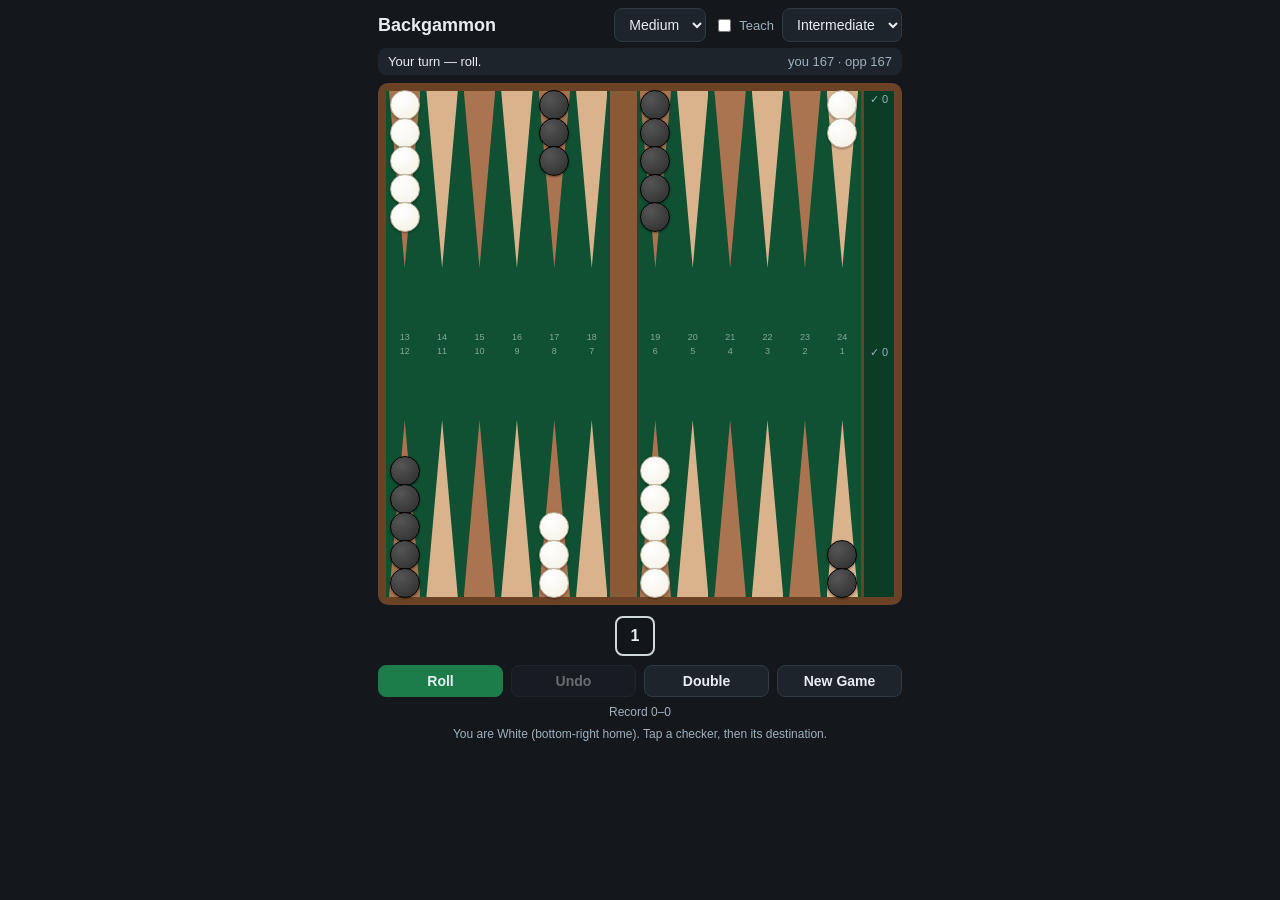
==== web/index.html @ 7ac8b931 "Add complete playable web app (engine + AI + Teach Me + UI) A runnable, mobile-first backgammon game" ====
<!DOCTYPE html>
<html lang="en">
<head>
  <meta charset="utf-8" />
  <meta name="viewport" content="width=device-width, initial-scale=1, maximum-scale=1, user-scalable=no, viewport-fit=cover" />
  <meta name="theme-color" content="#14181d" />
  <meta name="apple-mobile-web-app-capable" content="yes" />
  <title>Backgammon</title>
  <link rel="stylesheet" href="style.css" />
</head>
<body>
  <div id="app">
    <div class="topbar">
      <h1>Backgammon</h1>
      <select id="levelSel" title="Difficulty">
        <option value="easy">Easy</option>
        <option value="medium">Medium</option>
        <option value="hard">Hard</option>
        <option value="expert">Expert</option>
      </select>
      <label class="toggle"><input type="checkbox" id="teachChk" /> Teach</label>
      <select id="tierSel" title="Explanation level">
        <option value="beginner">Beginner</option>
        <option value="intermediate">Intermediate</option>
        <option value="advanced">Advanced</option>
      </select>
    </div>

    <div class="status">
      <span class="msg" id="msg"></span>
      <span class="pips" id="pips"></span>
    </div>

    <div id="board">
      <div class="board-half top">
        <div class="quadrant" id="q-tl"></div>
        <div class="bar" id="bar-top"></div>
        <div class="quadrant" id="q-tr"></div>
        <div class="tray" id="tray-top"><span class="count">✓ 0</span></div>
      </div>
      <div class="board-half bottom">
        <div class="quadrant" id="q-bl"></div>
        <div class="bar" id="bar-bottom"></div>
        <div class="quadrant" id="q-br"></div>
        <div class="tray" id="tray-bottom"><span class="count">✓ 0</span></div>
      </div>
    </div>

    <div class="diceRow">
      <div id="cube" class="cube">1</div>
      <div id="dice"></div>
    </div>

    <div class="controls">
      <button id="rollBtn" class="primary">Roll</button>
      <button id="undoBtn">Undo</button>
      <button id="doubleBtn">Double</button>
      <button id="newBtn">New Game</button>
    </div>

    <div class="teachPanel" id="teachPanel" style="display:none">
      <div class="verdict"></div>
      <div class="why"></div>
    </div>

    <div class="stats" id="stats"></div>
    <div class="stats">You are White (bottom-right home). Tap a checker, then its destination.</div>
  </div>

  <script src="engine.js"></script>
  <script src="ai.js"></script>
  <script src="teach.js"></script>
  <script src="ui.js"></script>
</body>
</html>
---- web/style.css ----
:root {
  --felt: #0f5132;
  --felt-dark: #0b3d26;
  --wood: #6b4226;
  --wood-light: #8a5a36;
  --pt-light: #d9b38c;
  --pt-dark: #a9744f;
  --white-checker: #f4efe2;
  --white-edge: #b9b09a;
  --black-checker: #2b2b2b;
  --black-edge: #000;
  --hi-src: #ffd54a;
  --hi-dst: #4ad6ff;
  --bg: #14181d;
  --panel: #1d242b;
  --text: #e8edf2;
  --muted: #9fb0bd;
}
* { box-sizing: border-box; -webkit-tap-highlight-color: transparent; }
html, body { margin: 0; padding: 0; background: var(--bg); color: var(--text);
  font-family: -apple-system, BlinkMacSystemFont, "Segoe UI", Roboto, sans-serif; }
#app { max-width: 540px; margin: 0 auto; padding: 8px 8px 24px; }

.topbar { display: flex; align-items: center; gap: 8px; flex-wrap: wrap; margin-bottom: 6px; }
.topbar h1 { font-size: 18px; margin: 0; flex: 1; font-weight: 700; }
.topbar select, .topbar button, .controls button {
  background: var(--panel); color: var(--text); border: 1px solid #2f3a44;
  border-radius: 8px; padding: 7px 10px; font-size: 14px; }
.toggle { display: flex; align-items: center; gap: 5px; font-size: 13px; color: var(--muted); }

.status { background: var(--panel); border-radius: 8px; padding: 6px 10px; font-size: 13px;
  min-height: 20px; display: flex; justify-content: space-between; gap: 8px; }
.status .msg { color: var(--text); }
.status .pips { color: var(--muted); white-space: nowrap; }

/* Board */
#board { background: var(--wood); border: 8px solid var(--wood); border-radius: 10px;
  margin: 8px 0; display: flex; flex-direction: column; height: 58vh; min-height: 380px; max-height: 620px; }
.board-half { display: flex; flex: 1; min-height: 0; }
.quadrant { display: flex; flex: 12; background: var(--felt); min-width: 0; }
.bar { flex: 1.4; background: var(--wood-light); display: flex; flex-direction: column;
  align-items: center; justify-content: space-between; min-width: 22px; }
.tray { flex: 1.6; background: var(--felt-dark); display: flex; flex-direction: column;
  align-items: center; justify-content: space-between; border-left: 3px solid var(--wood); min-width: 26px; }

.point { flex: 1; position: relative; display: flex; flex-direction: column;
  align-items: center; min-width: 0; cursor: pointer; }
.board-half.top .point { justify-content: flex-start; }
.board-half.bottom .point { justify-content: flex-end; }
/* triangles */
.point::before { content: ""; position: absolute; left: 8%; right: 8%; }
.board-half.top .point::before { top: 0; height: 70%;
  clip-path: polygon(0 0, 100% 0, 50% 100%); }
.board-half.bottom .point::before { bottom: 0; height: 70%;
  clip-path: polygon(50% 0, 0 100%, 100% 100%); }
.point:nth-child(odd)::before { background: var(--pt-dark); }
.point:nth-child(even)::before { background: var(--pt-light); }

.point .label { position: absolute; font-size: 9px; color: rgba(255,255,255,.5); z-index: 2; }
.board-half.top .point .label { bottom: 2px; }
.board-half.bottom .point .label { top: 2px; }

.checkers { position: relative; z-index: 3; display: flex; flex-direction: column;
  align-items: center; width: 100%; }
.board-half.bottom .checkers { flex-direction: column-reverse; }
.checker { width: 84%; max-width: 30px; aspect-ratio: 1; border-radius: 50%;
  display: flex; align-items: center; justify-content: center; font-size: 11px; font-weight: 700;
  margin: -1px 0; box-shadow: 0 1px 2px rgba(0,0,0,.4); }
.checker.w { background: radial-gradient(circle at 35% 30%, #fff, var(--white-checker));
  border: 1.5px solid var(--white-edge); color: #333; }
.checker.b { background: radial-gradient(circle at 35% 30%, #555, var(--black-checker));
  border: 1.5px solid var(--black-edge); color: #eee; }

/* stacked checkers in bar/tray are smaller */
.bar .checker, .tray .checker { width: 70%; max-width: 22px; }
.tray .count { color: var(--muted); font-size: 11px; padding: 2px; }

/* highlights */
.point.src::after, .bar.src::after { content: ""; position: absolute; inset: 0;
  border: 3px solid var(--hi-src); border-radius: 6px; z-index: 4; pointer-events: none; }
.point.dst::after, .tray.dst::after { content: ""; position: absolute; inset: 0;
  border: 3px solid var(--hi-dst); border-radius: 6px; z-index: 4; pointer-events: none; }
.point.sel::after { content: ""; position: absolute; inset: 0; border: 3px solid #fff;
  border-radius: 6px; z-index: 5; pointer-events: none; }
.bar, .tray { position: relative; }
.bestghost { outline: 3px dashed #7CFC9A; outline-offset: -3px; }

/* Dice + cube row */
.diceRow { display: flex; align-items: center; gap: 10px; justify-content: center; margin: 6px 0; min-height: 46px; }
.die { width: 42px; height: 42px; background: #f4efe2; border-radius: 8px; display: grid;
  grid-template: repeat(3, 1fr) / repeat(3, 1fr); padding: 5px; box-shadow: 0 2px 4px rgba(0,0,0,.4); }
.die.used { opacity: .35; }
.die .pip { width: 7px; height: 7px; border-radius: 50%; background: #222; align-self: center; justify-self: center; }
.cube { width: 40px; height: 40px; border: 2px solid #cfd8dc; border-radius: 8px; background: #11161b;
  display: flex; align-items: center; justify-content: center; font-weight: 700; font-size: 16px; }
.cube small { font-size: 9px; color: var(--muted); position: absolute; margin-top: 28px; }

.controls { display: flex; gap: 8px; justify-content: center; flex-wrap: wrap; margin-top: 4px; }
.controls button { flex: 1; min-width: 92px; font-weight: 600; }
.controls button.primary { background: #1c7c4a; border-color: #1c7c4a; }
.controls button:disabled { opacity: .4; }

.teachPanel { background: var(--panel); border-radius: 8px; padding: 10px; margin-top: 8px; font-size: 13px; line-height: 1.4; }
.teachPanel .verdict { font-weight: 700; margin-bottom: 4px; }
.teachPanel .verdict.best { color: #7CFC9A; }
.teachPanel .verdict.good { color: #a3e635; }
.teachPanel .verdict.doubtful { color: #fbbf24; }
.teachPanel .verdict.error { color: #fb923c; }
.teachPanel .verdict.blunder { color: #f87171; }
.teachPanel button { margin-top: 6px; background: #2a3a47; color: var(--text); border: 1px solid #2f3a44; border-radius: 8px; padding: 6px 10px; }

.modal { position: fixed; inset: 0; background: rgba(0,0,0,.6); display: flex;
  align-items: center; justify-content: center; z-index: 50; }
.modal .card { background: var(--panel); border-radius: 12px; padding: 18px; max-width: 320px; text-align: center; }
.modal .card h2 { margin: 0 0 8px; }
.modal .card .row { display: flex; gap: 8px; margin-top: 12px; }
.modal .card .row button { flex: 1; padding: 10px; border-radius: 8px; border: none; font-weight: 700; }
.stats { font-size: 12px; color: var(--muted); text-align: center; margin-top: 8px; }
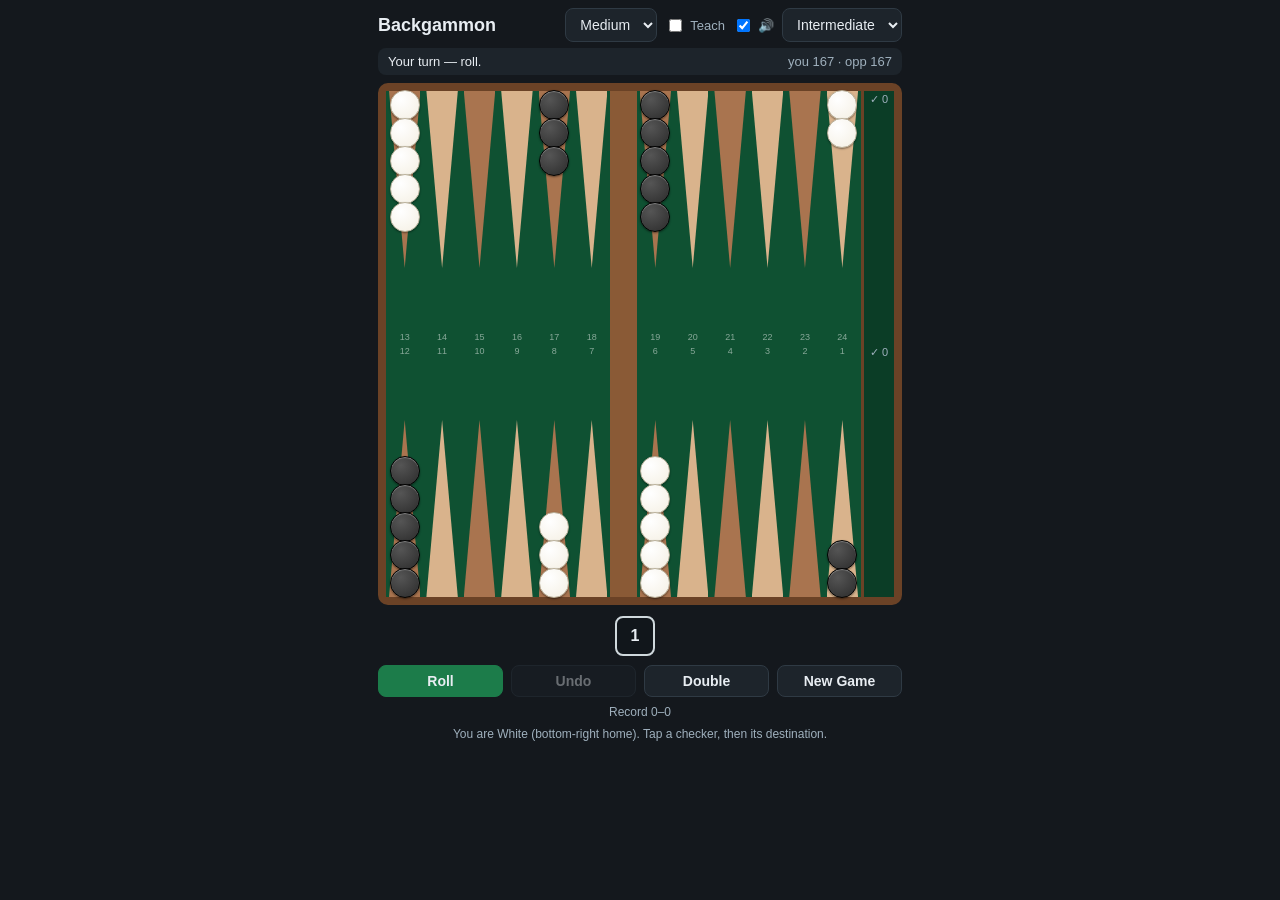
==== commit ded1361f: "Add animations and visual polish to the web app Make play feel smoother with motion and refined styl" ====
--- a/web/index.html
+++ b/web/index.html
@@ -19,6 +19,7 @@
         <option value="expert">Expert</option>
       </select>
       <label class="toggle"><input type="checkbox" id="teachChk" /> Teach</label>
+      <label class="toggle"><input type="checkbox" id="soundChk" checked /> 🔊</label>
       <select id="tierSel" title="Explanation level">
         <option value="beginner">Beginner</option>
         <option value="intermediate">Intermediate</option>
--- a/web/style.css
+++ b/web/style.css
@@ -65,7 +65,7 @@
 .board-half.bottom .checkers { flex-direction: column-reverse; }
 .checker { width: 84%; max-width: 30px; aspect-ratio: 1; border-radius: 50%;
   display: flex; align-items: center; justify-content: center; font-size: 11px; font-weight: 700;
-  margin: -1px 0; box-shadow: 0 1px 2px rgba(0,0,0,.4); }
+  margin: -1px 0; box-shadow: 0 1px 2px rgba(0,0,0,.45), inset 0 1px 1px rgba(255,255,255,.35); }
 .checker.w { background: radial-gradient(circle at 35% 30%, #fff, var(--white-checker));
   border: 1.5px solid var(--white-edge); color: #333; }
 .checker.b { background: radial-gradient(circle at 35% 30%, #555, var(--black-checker));
@@ -77,19 +77,37 @@
 
 /* highlights */
 .point.src::after, .bar.src::after { content: ""; position: absolute; inset: 0;
-  border: 3px solid var(--hi-src); border-radius: 6px; z-index: 4; pointer-events: none; }
+  border: 3px solid var(--hi-src); border-radius: 6px; z-index: 4; pointer-events: none;
+  animation: pulseGlow 1.1s ease-in-out infinite; }
 .point.dst::after, .tray.dst::after { content: ""; position: absolute; inset: 0;
-  border: 3px solid var(--hi-dst); border-radius: 6px; z-index: 4; pointer-events: none; }
+  border: 3px solid var(--hi-dst); border-radius: 6px; z-index: 4; pointer-events: none;
+  animation: pulseGlow 1.1s ease-in-out infinite; }
 .point.sel::after { content: ""; position: absolute; inset: 0; border: 3px solid #fff;
   border-radius: 6px; z-index: 5; pointer-events: none; }
 .bar, .tray { position: relative; }
-.bestghost { outline: 3px dashed #7CFC9A; outline-offset: -3px; }
+.bestghost { outline: 3px dashed #7CFC9A; outline-offset: -3px; transition: outline-color .2s; }
+@keyframes pulseGlow { 0%,100% { opacity: 1; } 50% { opacity: .45; } }
+
+/* a checker mid-flight between points */
+.checker.flying { position: fixed; z-index: 100; pointer-events: none; margin: 0;
+  transition: transform .26s cubic-bezier(.22,.7,.3,1); will-change: transform; }
+/* the just-arrived checker settling onto its point */
+.checker.land { animation: landPop .2s cubic-bezier(.34,1.56,.64,1); }
+@keyframes landPop { 0% { transform: scale(1.28); } 100% { transform: scale(1); } }
 
 /* Dice + cube row */
 .diceRow { display: flex; align-items: center; gap: 10px; justify-content: center; margin: 6px 0; min-height: 46px; }
 .die { width: 42px; height: 42px; background: #f4efe2; border-radius: 8px; display: grid;
-  grid-template: repeat(3, 1fr) / repeat(3, 1fr); padding: 5px; box-shadow: 0 2px 4px rgba(0,0,0,.4); }
-.die.used { opacity: .35; }
+  grid-template: repeat(3, 1fr) / repeat(3, 1fr); padding: 5px; box-shadow: 0 2px 4px rgba(0,0,0,.4);
+  transition: opacity .2s, transform .2s; }
+.die.used { opacity: .35; transform: scale(.9); }
+#dice.rolling .die { animation: tumble .14s linear infinite; }
+@keyframes tumble {
+  0% { transform: rotate(0) scale(1); } 25% { transform: rotate(-12deg) scale(1.08); }
+  50% { transform: rotate(0) scale(1.12); } 75% { transform: rotate(12deg) scale(1.08); }
+  100% { transform: rotate(0) scale(1); } }
+.die.settle { animation: settleDie .26s cubic-bezier(.34,1.56,.64,1); }
+@keyframes settleDie { 0% { transform: scale(1.25); } 100% { transform: scale(1); } }
 .die .pip { width: 7px; height: 7px; border-radius: 50%; background: #222; align-self: center; justify-self: center; }
 .cube { width: 40px; height: 40px; border: 2px solid #cfd8dc; border-radius: 8px; background: #11161b;
   display: flex; align-items: center; justify-content: center; font-weight: 700; font-size: 16px; }
@@ -98,7 +116,12 @@
 .controls { display: flex; gap: 8px; justify-content: center; flex-wrap: wrap; margin-top: 4px; }
 .controls button { flex: 1; min-width: 92px; font-weight: 600; }
 .controls button.primary { background: #1c7c4a; border-color: #1c7c4a; }
-.controls button:disabled { opacity: .4; }
+.controls button.primary:not(:disabled) { animation: rollPulse 1.6s ease-in-out infinite; }
+@keyframes rollPulse { 0%,100% { box-shadow: 0 0 0 0 rgba(40,180,110,.5); }
+  50% { box-shadow: 0 0 0 6px rgba(40,180,110,0); } }
+.controls button:disabled { opacity: .4; animation: none; }
+.controls button { transition: transform .08s, opacity .2s; }
+.controls button:active:not(:disabled) { transform: scale(.96); }
 
 .teachPanel { background: var(--panel); border-radius: 8px; padding: 10px; margin-top: 8px; font-size: 13px; line-height: 1.4; }
 .teachPanel .verdict { font-weight: 700; margin-bottom: 4px; }
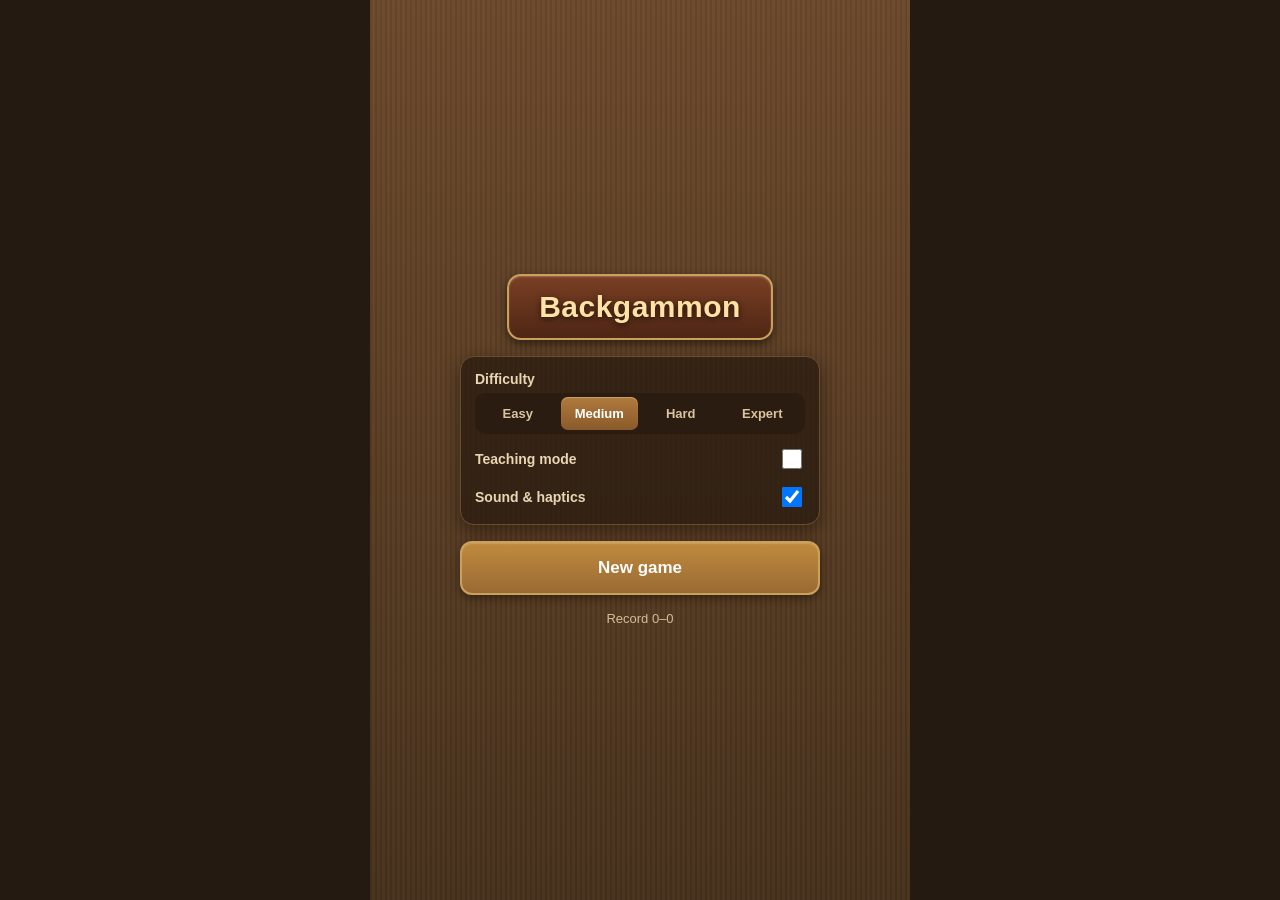
==== commit 0db26d0b: "Add home screen, leather/wood theme, and maximize the board Reworks the app shell to match the class" ====
--- a/web/index.html
+++ b/web/index.html
@@ -3,69 +3,98 @@
 <head>
   <meta charset="utf-8" />
   <meta name="viewport" content="width=device-width, initial-scale=1, maximum-scale=1, user-scalable=no, viewport-fit=cover" />
-  <meta name="theme-color" content="#14181d" />
+  <meta name="theme-color" content="#241a11" />
   <meta name="apple-mobile-web-app-capable" content="yes" />
   <title>Backgammon</title>
   <link rel="stylesheet" href="style.css" />
 </head>
 <body>
   <div id="app">
-    <div class="topbar">
-      <h1>Backgammon</h1>
-      <select id="levelSel" title="Difficulty">
-        <option value="easy">Easy</option>
-        <option value="medium">Medium</option>
-        <option value="hard">Hard</option>
-        <option value="expert">Expert</option>
-      </select>
-      <label class="toggle"><input type="checkbox" id="teachChk" /> Teach</label>
-      <label class="toggle"><input type="checkbox" id="soundChk" checked /> 🔊</label>
-      <select id="tierSel" title="Explanation level">
-        <option value="beginner">Beginner</option>
-        <option value="intermediate">Intermediate</option>
-        <option value="advanced">Advanced</option>
-      </select>
-    </div>
 
-    <div class="status">
-      <span class="msg" id="msg"></span>
-      <span class="pips" id="pips"></span>
-    </div>
+    <!-- ===== HOME SCREEN ===== -->
+    <section id="home" class="screen active">
+      <div class="home-plaque">Backgammon</div>
 
-    <div id="board">
-      <div class="board-half top">
-        <div class="quadrant" id="q-tl"></div>
-        <div class="bar" id="bar-top"></div>
-        <div class="quadrant" id="q-tr"></div>
-        <div class="tray" id="tray-top"><span class="count">✓ 0</span></div>
+      <div class="home-panel">
+        <div class="field">
+          <span class="field-label">Difficulty</span>
+          <div class="seg" id="homeLevel">
+            <button type="button" data-level="easy">Easy</button>
+            <button type="button" data-level="medium">Medium</button>
+            <button type="button" data-level="hard">Hard</button>
+            <button type="button" data-level="expert">Expert</button>
+          </div>
+        </div>
+
+        <label class="field row toggle">
+          <span class="field-label">Teaching mode</span>
+          <input type="checkbox" id="homeTeach" />
+        </label>
+
+        <div class="field row" id="tierRow">
+          <span class="field-label">Hint detail</span>
+          <select id="homeTier">
+            <option value="beginner">Beginner</option>
+            <option value="intermediate">Intermediate</option>
+            <option value="advanced">Advanced</option>
+          </select>
+        </div>
+
+        <label class="field row toggle">
+          <span class="field-label">Sound &amp; haptics</span>
+          <input type="checkbox" id="homeSound" checked />
+        </label>
       </div>
-      <div class="board-half bottom">
-        <div class="quadrant" id="q-bl"></div>
-        <div class="bar" id="bar-bottom"></div>
-        <div class="quadrant" id="q-br"></div>
-        <div class="tray" id="tray-bottom"><span class="count">✓ 0</span></div>
+
+      <div class="home-actions">
+        <button id="resumeBtn" class="bigbtn">Resume game</button>
+        <button id="playBtn" class="bigbtn primary">New game</button>
       </div>
-    </div>
 
-    <div class="diceRow">
-      <div id="cube" class="cube">1</div>
-      <div id="dice"></div>
-    </div>
+      <div class="home-stats" id="homeStats"></div>
+    </section>
 
-    <div class="controls">
-      <button id="rollBtn" class="primary">Roll</button>
-      <button id="undoBtn">Undo</button>
-      <button id="doubleBtn">Double</button>
-      <button id="newBtn">New Game</button>
-    </div>
+    <!-- ===== GAME SCREEN ===== -->
+    <section id="game" class="screen">
+      <div class="gamebar">
+        <button id="homeBtn" class="iconbtn" title="Menu">☰</button>
+        <span class="msg" id="msg"></span>
+        <span class="pips" id="pips"></span>
+        <button id="teachBtn" class="iconbtn" title="Teaching hints">💡</button>
+      </div>
 
-    <div class="teachPanel" id="teachPanel" style="display:none">
-      <div class="verdict"></div>
-      <div class="why"></div>
-    </div>
+      <div id="board">
+        <div class="board-half top">
+          <div class="quadrant" id="q-tl"></div>
+          <div class="bar" id="bar-top"></div>
+          <div class="quadrant" id="q-tr"></div>
+          <div class="tray" id="tray-top"><span class="count">0</span></div>
+        </div>
+        <div class="board-half bottom">
+          <div class="quadrant" id="q-bl"></div>
+          <div class="bar" id="bar-bottom"></div>
+          <div class="quadrant" id="q-br"></div>
+          <div class="tray" id="tray-bottom"><span class="count">0</span></div>
+        </div>
+      </div>
 
-    <div class="stats" id="stats"></div>
-    <div class="stats">You are White (bottom-right home). Tap a checker, then its destination.</div>
+      <div class="diceRow">
+        <div id="cube" class="cube">1</div>
+        <div id="dice"></div>
+      </div>
+
+      <div class="controls">
+        <button id="rollBtn" class="primary">Roll</button>
+        <button id="undoBtn">Undo</button>
+        <button id="doubleBtn">Double</button>
+      </div>
+
+      <div class="teachPanel" id="teachPanel" style="display:none">
+        <div class="verdict"></div>
+        <div class="why"></div>
+      </div>
+    </section>
+
   </div>
 
   <script src="engine.js"></script>
--- a/web/style.css
+++ b/web/style.css
@@ -1,25 +1,75 @@
 :root {
-  --felt: #0f5132;
-  --felt-dark: #0b3d26;
-  --wood: #6b4226;
-  --wood-light: #8a5a36;
-  --pt-light: #d9b38c;
-  --pt-dark: #a9744f;
-  --white-checker: #f4efe2;
-  --white-edge: #b9b09a;
-  --black-checker: #2b2b2b;
-  --black-edge: #000;
-  --hi-src: #ffd54a;
-  --hi-dst: #4ad6ff;
-  --bg: #14181d;
-  --panel: #1d242b;
-  --text: #e8edf2;
-  --muted: #9fb0bd;
+  --felt: #a87c4e;          /* tan suede playing surface */
+  --felt-dark: #8a6238;     /* bear-off tray felt */
+  --wood: #3f2a1a;          /* dark leather frame */
+  --wood-light: #5a3d26;    /* center bar / lighter leather */
+  --pt-light: #e7d9bb;      /* cream point */
+  --pt-dark: #45301f;       /* dark-brown point */
+  --white-checker: #efe5cf; /* ivory checker body */
+  --white-edge: #c7ba94;
+  --black-checker: #412d1c; /* chocolate checker body */
+  --black-edge: #241910;
+  --hi-src: #1f7bd6;        /* source highlight (blue) */
+  --hi-dst: #2bb24a;        /* destination highlight (green) */
+  --bg: #241a11;            /* warm dark backdrop */
+  --panel: #34271a;
+  --text: #f1e8d6;
+  --muted: #c2ad8d;
 }
 * { box-sizing: border-box; -webkit-tap-highlight-color: transparent; }
 html, body { margin: 0; padding: 0; background: var(--bg); color: var(--text);
-  font-family: -apple-system, BlinkMacSystemFont, "Segoe UI", Roboto, sans-serif; }
-#app { max-width: 540px; margin: 0 auto; padding: 8px 8px 24px; }
+  font-family: -apple-system, BlinkMacSystemFont, "Segoe UI", Roboto, sans-serif;
+  height: 100%; overflow: hidden; }
+#app { max-width: 540px; margin: 0 auto; padding: 6px 8px;
+  height: 100vh; height: 100dvh; display: flex; flex-direction: column;
+  background-color: #5e3f24;
+  background-image:
+    repeating-linear-gradient(90deg, rgba(0,0,0,.05) 0 2px, rgba(255,255,255,.022) 2px 5px),
+    linear-gradient(180deg, #6b482a, #46301b); }
+/* fixed-height rows; the board flexes to fill what's left */
+.gamebar, .diceRow, .controls, .teachPanel { flex: 0 0 auto; }
+
+/* ===== screens ===== */
+.screen { display: none; }
+.screen.active { flex: 1 1 auto; display: flex; flex-direction: column; min-height: 0; gap: 5px; }
+
+/* ===== home screen ===== */
+#home { align-items: center; justify-content: center; gap: 16px; padding: 12px; }
+.home-plaque { font-size: 30px; font-weight: 800; letter-spacing: .5px; color: #ffe2a6;
+  text-shadow: 0 1px 0 #3a2410, 0 2px 6px rgba(0,0,0,.6);
+  padding: 14px 30px; border-radius: 14px;
+  background: linear-gradient(180deg, #7a3f23, #4e2614);
+  border: 2px solid #caa15a;
+  box-shadow: inset 0 1px 2px rgba(255,255,255,.25), 0 4px 10px rgba(0,0,0,.5); }
+.home-panel { width: 100%; max-width: 360px; background: rgba(38,26,15,.72);
+  border: 1px solid #6b4c2c; border-radius: 14px; padding: 14px; display: flex; flex-direction: column; gap: 12px;
+  box-shadow: 0 6px 18px rgba(0,0,0,.4); }
+.field { display: flex; flex-direction: column; gap: 6px; }
+.field.row { flex-direction: row; align-items: center; justify-content: space-between; }
+.field-label { color: #e9d6b4; font-size: 14px; font-weight: 600; }
+.seg { display: flex; gap: 4px; background: #2a1c10; border-radius: 10px; padding: 4px; }
+.seg button { flex: 1; padding: 9px 4px; border: none; border-radius: 7px; background: transparent;
+  color: #d9c3a0; font-size: 13px; font-weight: 600; }
+.seg button.on { background: linear-gradient(180deg, #b07a3c, #8a5a2b); color: #fff;
+  box-shadow: inset 0 1px 1px rgba(255,255,255,.3); }
+#home select { background: #2a1c10; color: var(--text); border: 1px solid #6b4c2c; border-radius: 8px; padding: 7px 10px; font-size: 14px; }
+#home .toggle input { width: 20px; height: 20px; }
+.home-actions { width: 100%; max-width: 360px; display: flex; flex-direction: column; gap: 10px; }
+.bigbtn { padding: 15px; border-radius: 12px; font-size: 17px; font-weight: 700;
+  border: 2px solid #6b4c2c; background: linear-gradient(180deg, #5a3d24, #3f2a18); color: #f0e2c8;
+  box-shadow: inset 0 1px 1px rgba(255,255,255,.18), 0 3px 8px rgba(0,0,0,.4); }
+.bigbtn.primary { background: linear-gradient(180deg, #c08a3e, #9a6a33); border-color: #caa15a; color: #fff; }
+.bigbtn:active { transform: scale(.98); }
+.home-stats { color: #d3bd98; font-size: 13px; }
+
+/* ===== game top bar ===== */
+.gamebar { display: flex; align-items: center; gap: 8px; padding: 2px 2px; }
+.gamebar .msg { flex: 1; font-size: 13px; color: var(--text); white-space: nowrap; overflow: hidden; text-overflow: ellipsis; }
+.gamebar .pips { font-size: 12px; color: var(--muted); white-space: nowrap; }
+.iconbtn { width: 38px; height: 34px; flex: 0 0 auto; border-radius: 9px; border: 1px solid #6b4c2c;
+  background: linear-gradient(180deg, #6a4828, #45301b); color: #f0e2c8; font-size: 17px; line-height: 1; }
+.iconbtn.on { background: linear-gradient(180deg, #c08a3e, #9a6a33); border-color: #caa15a; }
+.iconbtn:active { transform: scale(.95); }
 
 .topbar { display: flex; align-items: center; gap: 8px; flex-wrap: wrap; margin-bottom: 6px; }
 .topbar h1 { font-size: 18px; margin: 0; flex: 1; font-weight: 700; }
@@ -34,8 +84,8 @@
 .status .pips { color: var(--muted); white-space: nowrap; }
 
 /* Board */
-#board { background: var(--wood); border: 8px solid var(--wood); border-radius: 10px;
-  margin: 8px 0; display: flex; flex-direction: column; height: 58vh; min-height: 380px; max-height: 620px; }
+#board { background: var(--wood); border: 6px solid var(--wood); border-radius: 10px;
+  margin: 2px 0; display: flex; flex-direction: column; flex: 1 1 auto; min-height: 0; }
 .board-half { display: flex; flex: 1; min-height: 0; }
 .quadrant { display: flex; flex: 12; background: var(--felt); min-width: 0; }
 .bar { flex: 1.4; background: var(--wood-light); display: flex; flex-direction: column;
@@ -49,9 +99,9 @@
 .board-half.bottom .point { justify-content: flex-end; }
 /* triangles */
 .point::before { content: ""; position: absolute; left: 8%; right: 8%; }
-.board-half.top .point::before { top: 0; height: 70%;
+.board-half.top .point::before { top: 0; height: 90%;
   clip-path: polygon(0 0, 100% 0, 50% 100%); }
-.board-half.bottom .point::before { bottom: 0; height: 70%;
+.board-half.bottom .point::before { bottom: 0; height: 90%;
   clip-path: polygon(50% 0, 0 100%, 100% 100%); }
 .point:nth-child(odd)::before { background: var(--pt-dark); }
 .point:nth-child(even)::before { background: var(--pt-light); }
@@ -66,10 +116,10 @@
 .checker { width: 84%; max-width: 30px; aspect-ratio: 1; border-radius: 50%;
   display: flex; align-items: center; justify-content: center; font-size: 11px; font-weight: 700;
   margin: -1px 0; box-shadow: 0 1px 2px rgba(0,0,0,.45), inset 0 1px 1px rgba(255,255,255,.35); }
-.checker.w { background: radial-gradient(circle at 35% 30%, #fff, var(--white-checker));
-  border: 1.5px solid var(--white-edge); color: #333; }
-.checker.b { background: radial-gradient(circle at 35% 30%, #555, var(--black-checker));
-  border: 1.5px solid var(--black-edge); color: #eee; }
+.checker.w { background: radial-gradient(circle at 35% 28%, #fffaf0, var(--white-checker));
+  border: 1.5px solid var(--white-edge); color: #4a3a22; }
+.checker.b { background: radial-gradient(circle at 35% 28%, #71502f, var(--black-checker));
+  border: 1.5px solid var(--black-edge); color: #efe0c8; }
 
 /* stacked checkers in bar/tray are smaller */
 .bar .checker, .tray .checker { width: 70%; max-width: 22px; }
@@ -85,7 +135,7 @@
 .point.sel::after { content: ""; position: absolute; inset: 0; border: 3px solid #fff;
   border-radius: 6px; z-index: 5; pointer-events: none; }
 .bar, .tray { position: relative; }
-.bestghost { outline: 3px dashed #7CFC9A; outline-offset: -3px; transition: outline-color .2s; }
+.bestghost { outline: 3px dashed #ffb300; outline-offset: -3px; transition: outline-color .2s; }
 @keyframes pulseGlow { 0%,100% { opacity: 1; } 50% { opacity: .45; } }
 
 /* a checker mid-flight between points */
@@ -96,7 +146,8 @@
 @keyframes landPop { 0% { transform: scale(1.28); } 100% { transform: scale(1); } }
 
 /* Dice + cube row */
-.diceRow { display: flex; align-items: center; gap: 10px; justify-content: center; margin: 6px 0; min-height: 46px; }
+.diceRow { display: flex; align-items: center; gap: 14px; justify-content: center; margin: 2px 0; min-height: 46px; }
+#dice { display: flex; align-items: center; gap: 8px; }
 .die { width: 42px; height: 42px; background: #f4efe2; border-radius: 8px; display: grid;
   grid-template: repeat(3, 1fr) / repeat(3, 1fr); padding: 5px; box-shadow: 0 2px 4px rgba(0,0,0,.4);
   transition: opacity .2s, transform .2s; }
@@ -109,16 +160,16 @@
 .die.settle { animation: settleDie .26s cubic-bezier(.34,1.56,.64,1); }
 @keyframes settleDie { 0% { transform: scale(1.25); } 100% { transform: scale(1); } }
 .die .pip { width: 7px; height: 7px; border-radius: 50%; background: #222; align-self: center; justify-self: center; }
-.cube { width: 40px; height: 40px; border: 2px solid #cfd8dc; border-radius: 8px; background: #11161b;
-  display: flex; align-items: center; justify-content: center; font-weight: 700; font-size: 16px; }
+.cube { width: 40px; height: 40px; border: 2px solid #d8c9a8; border-radius: 8px; background: #2a1f14;
+  color: var(--text); display: flex; align-items: center; justify-content: center; font-weight: 700; font-size: 16px; }
 .cube small { font-size: 9px; color: var(--muted); position: absolute; margin-top: 28px; }
 
 .controls { display: flex; gap: 8px; justify-content: center; flex-wrap: wrap; margin-top: 4px; }
 .controls button { flex: 1; min-width: 92px; font-weight: 600; }
-.controls button.primary { background: #1c7c4a; border-color: #1c7c4a; }
+.controls button.primary { background: #9a6a33; border-color: #9a6a33; color: #fff; }
 .controls button.primary:not(:disabled) { animation: rollPulse 1.6s ease-in-out infinite; }
-@keyframes rollPulse { 0%,100% { box-shadow: 0 0 0 0 rgba(40,180,110,.5); }
-  50% { box-shadow: 0 0 0 6px rgba(40,180,110,0); } }
+@keyframes rollPulse { 0%,100% { box-shadow: 0 0 0 0 rgba(190,140,70,.55); }
+  50% { box-shadow: 0 0 0 6px rgba(190,140,70,0); } }
 .controls button:disabled { opacity: .4; animation: none; }
 .controls button { transition: transform .08s, opacity .2s; }
 .controls button:active:not(:disabled) { transform: scale(.96); }
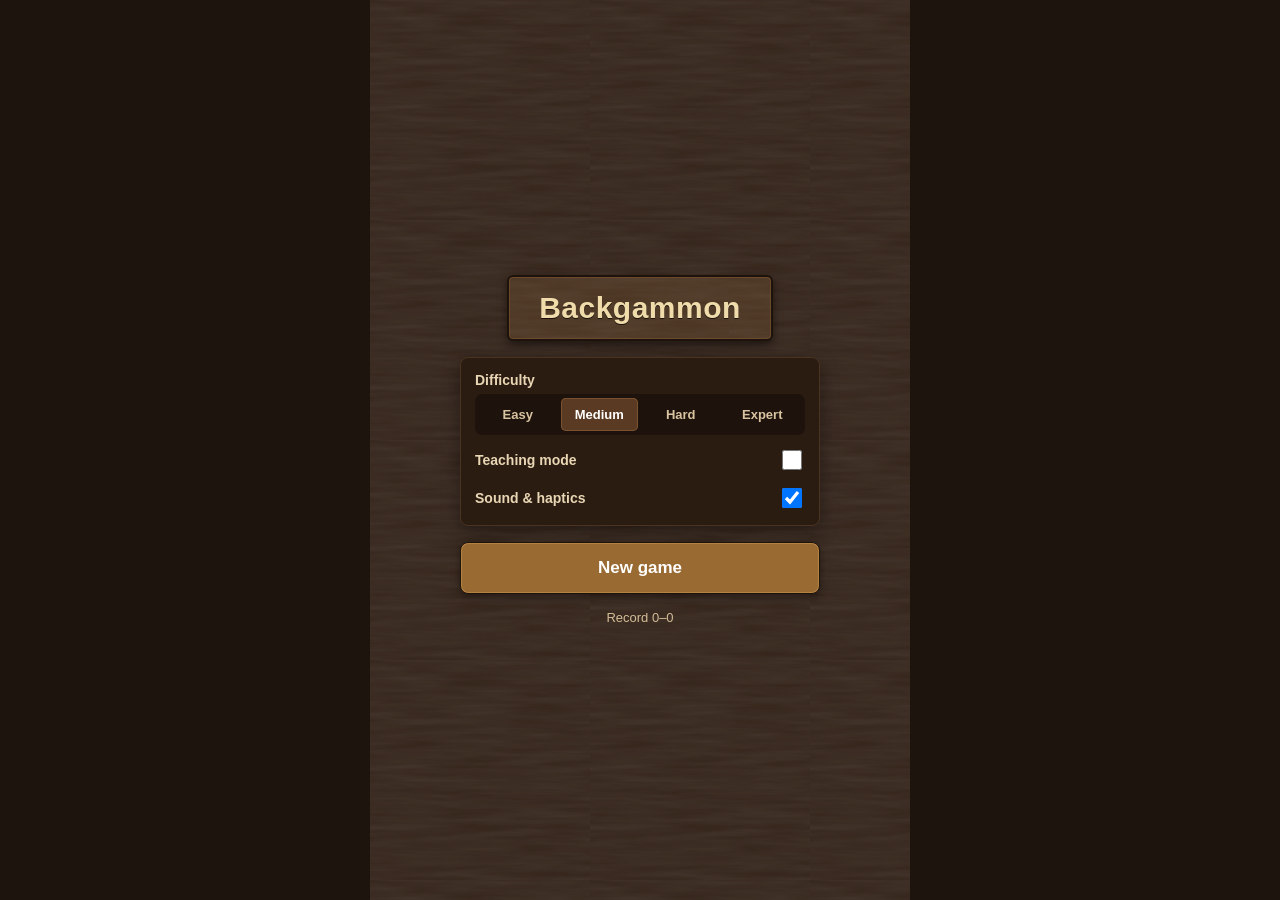
==== commit e608d2ca: "Deploy updated build (textured wood theme + roll dock) Adopt the user-provided self-contained build " ====
--- a/web/index.html
+++ b/web/index.html
@@ -60,6 +60,7 @@
         <button id="homeBtn" class="iconbtn" title="Menu">☰</button>
         <span class="msg" id="msg"></span>
         <span class="pips" id="pips"></span>
+        <div id="cube" class="cube" title="Doubling cube — tap to double">1</div>
         <button id="teachBtn" class="iconbtn" title="Teaching hints">💡</button>
       </div>
 
@@ -76,22 +77,18 @@
           <div class="quadrant" id="q-br"></div>
           <div class="tray" id="tray-bottom"><span class="count">0</span></div>
         </div>
-      </div>
+        <div id="dice" class="dice-overlay"></div>
 
-      <div class="diceRow">
-        <div id="cube" class="cube">1</div>
-        <div id="dice"></div>
-      </div>
+        <div class="dock">
+          <button id="rollBtn" class="dockbtn primary" title="Roll dice" aria-label="Roll dice"><span class="ic">⚅</span></button>
+          <button id="undoBtn" class="dockbtn" title="Undo move" aria-label="Undo move" style="display:none"><span class="ic">↺</span></button>
+        </div>
 
-      <div class="controls">
-        <button id="rollBtn" class="primary">Roll</button>
-        <button id="undoBtn">Undo</button>
-        <button id="doubleBtn">Double</button>
-      </div>
-
-      <div class="teachPanel" id="teachPanel" style="display:none">
-        <div class="verdict"></div>
-        <div class="why"></div>
+        <div class="teachPanel" id="teachPanel" style="display:none">
+          <button class="teach-close" id="teachClose" title="Dismiss" aria-label="Dismiss">×</button>
+          <div class="verdict"></div>
+          <div class="why"></div>
+        </div>
       </div>
     </section>
 
--- a/web/style.css
+++ b/web/style.css
@@ -1,20 +1,31 @@
 :root {
-  --felt: #a87c4e;          /* tan suede playing surface */
-  --felt-dark: #8a6238;     /* bear-off tray felt */
-  --wood: #3f2a1a;          /* dark leather frame */
-  --wood-light: #5a3d26;    /* center bar / lighter leather */
-  --pt-light: #e7d9bb;      /* cream point */
-  --pt-dark: #45301f;       /* dark-brown point */
-  --white-checker: #efe5cf; /* ivory checker body */
-  --white-edge: #c7ba94;
-  --black-checker: #412d1c; /* chocolate checker body */
-  --black-edge: #241910;
+  /* solid material colors — no gradients */
+  --felt: #b58a55;          /* playing surface (camel) */
+  --felt-dark: #7c5631;     /* bear-off tray */
+  --wood: #34241a;          /* walnut frame */
+  --wood-light: #4a3320;    /* center bar / lighter walnut */
+  --wood-edge: #1d130c;     /* frame edge */
+  --pt-light: #e7d6b1;      /* cream point */
+  --pt-dark: #5a3a22;       /* walnut point */
+  --white-checker: #e9dfc7; /* ivory checker body */
+  --white-edge: #b39c6c;
+  --white-ring: #cdba8c;
+  --white-text: #6a5230;
+  --black-checker: #2e2014; /* espresso checker body */
+  --black-edge: #150d06;
+  --black-ring: #574230;
+  --black-text: #d6c4a2;
   --hi-src: #1f7bd6;        /* source highlight (blue) */
   --hi-dst: #2bb24a;        /* destination highlight (green) */
-  --bg: #241a11;            /* warm dark backdrop */
-  --panel: #34271a;
+  --bg: #1c140d;            /* dark backdrop */
+  --panel: #2a1c11;
   --text: #f1e8d6;
-  --muted: #c2ad8d;
+  --muted: #bda988;
+
+  /* fine felt noise */
+  --tex-felt: url("data:image/svg+xml,%3Csvg%20xmlns='http://www.w3.org/2000/svg'%20width='90'%20height='90'%3E%3Cfilter%20id='n'%3E%3CfeTurbulence%20type='fractalNoise'%20baseFrequency='0.85'%20numOctaves='2'/%3E%3CfeColorMatrix%20type='saturate'%20values='0'/%3E%3C/filter%3E%3Crect%20width='100%25'%20height='100%25'%20filter='url(%23n)'%20opacity='0.045'/%3E%3C/svg%3E");
+  /* directional wood grain */
+  --tex-wood: url("data:image/svg+xml,%3Csvg%20xmlns='http://www.w3.org/2000/svg'%20width='220'%20height='220'%3E%3Cfilter%20id='w'%3E%3CfeTurbulence%20type='fractalNoise'%20baseFrequency='0.014%200.17'%20numOctaves='3'%20seed='7'/%3E%3CfeColorMatrix%20type='saturate'%20values='0'/%3E%3C/filter%3E%3Crect%20width='100%25'%20height='100%25'%20filter='url(%23w)'%20opacity='0.11'/%3E%3C/svg%3E");
 }
 * { box-sizing: border-box; -webkit-tap-highlight-color: transparent; }
 html, body { margin: 0; padding: 0; background: var(--bg); color: var(--text);
@@ -22,12 +33,10 @@
   height: 100%; overflow: hidden; }
 #app { max-width: 540px; margin: 0 auto; padding: 6px 8px;
   height: 100vh; height: 100dvh; display: flex; flex-direction: column;
-  background-color: #5e3f24;
-  background-image:
-    repeating-linear-gradient(90deg, rgba(0,0,0,.05) 0 2px, rgba(255,255,255,.022) 2px 5px),
-    linear-gradient(180deg, #6b482a, #46301b); }
+  background-color: var(--wood);
+  background-image: var(--tex-wood); background-size: 220px 220px; }
 /* fixed-height rows; the board flexes to fill what's left */
-.gamebar, .diceRow, .controls, .teachPanel { flex: 0 0 auto; }
+.gamebar, .controls, .teachPanel { flex: 0 0 auto; }
 
 /* ===== screens ===== */
 .screen { display: none; }
@@ -35,30 +44,30 @@
 
 /* ===== home screen ===== */
 #home { align-items: center; justify-content: center; gap: 16px; padding: 12px; }
-.home-plaque { font-size: 30px; font-weight: 800; letter-spacing: .5px; color: #ffe2a6;
-  text-shadow: 0 1px 0 #3a2410, 0 2px 6px rgba(0,0,0,.6);
-  padding: 14px 30px; border-radius: 14px;
-  background: linear-gradient(180deg, #7a3f23, #4e2614);
-  border: 2px solid #caa15a;
-  box-shadow: inset 0 1px 2px rgba(255,255,255,.25), 0 4px 10px rgba(0,0,0,.5); }
-.home-panel { width: 100%; max-width: 360px; background: rgba(38,26,15,.72);
-  border: 1px solid #6b4c2c; border-radius: 14px; padding: 14px; display: flex; flex-direction: column; gap: 12px;
+.home-plaque { font-size: 30px; font-weight: 800; letter-spacing: .5px; color: #f0dcab;
+  text-shadow: 0 1px 0 #1d130c;
+  padding: 14px 30px; border-radius: 6px;
+  background: var(--wood-light); background-image: var(--tex-wood); background-size: 220px 220px;
+  border: 2px solid #1d130c;
+  box-shadow: inset 0 0 0 1px #6a4a2a, 0 4px 10px rgba(0,0,0,.5); }
+.home-panel { width: 100%; max-width: 360px; background: var(--panel);
+  border: 1px solid #4a3320; border-radius: 8px; padding: 14px; display: flex; flex-direction: column; gap: 12px;
   box-shadow: 0 6px 18px rgba(0,0,0,.4); }
 .field { display: flex; flex-direction: column; gap: 6px; }
 .field.row { flex-direction: row; align-items: center; justify-content: space-between; }
 .field-label { color: #e9d6b4; font-size: 14px; font-weight: 600; }
-.seg { display: flex; gap: 4px; background: #2a1c10; border-radius: 10px; padding: 4px; }
-.seg button { flex: 1; padding: 9px 4px; border: none; border-radius: 7px; background: transparent;
+.seg { display: flex; gap: 4px; background: #1d130c; border-radius: 7px; padding: 4px; }
+.seg button { flex: 1; padding: 9px 4px; border: none; border-radius: 5px; background: transparent;
   color: #d9c3a0; font-size: 13px; font-weight: 600; }
-.seg button.on { background: linear-gradient(180deg, #b07a3c, #8a5a2b); color: #fff;
-  box-shadow: inset 0 1px 1px rgba(255,255,255,.3); }
-#home select { background: #2a1c10; color: var(--text); border: 1px solid #6b4c2c; border-radius: 8px; padding: 7px 10px; font-size: 14px; }
+.seg button.on { background: var(--pt-dark); color: #fff; box-shadow: inset 0 0 0 1px #7a5230; }
+#home select { background: #1d130c; color: var(--text); border: 1px solid #4a3320; border-radius: 6px; padding: 7px 10px; font-size: 14px; }
 #home .toggle input { width: 20px; height: 20px; }
 .home-actions { width: 100%; max-width: 360px; display: flex; flex-direction: column; gap: 10px; }
-.bigbtn { padding: 15px; border-radius: 12px; font-size: 17px; font-weight: 700;
-  border: 2px solid #6b4c2c; background: linear-gradient(180deg, #5a3d24, #3f2a18); color: #f0e2c8;
-  box-shadow: inset 0 1px 1px rgba(255,255,255,.18), 0 3px 8px rgba(0,0,0,.4); }
-.bigbtn.primary { background: linear-gradient(180deg, #c08a3e, #9a6a33); border-color: #caa15a; color: #fff; }
+.bigbtn { padding: 15px; border-radius: 8px; font-size: 17px; font-weight: 700;
+  border: 1px solid #1d130c; background: var(--wood-light); color: #f0e2c8;
+  box-shadow: inset 0 0 0 1px #5a4129, 0 3px 8px rgba(0,0,0,.4); }
+.bigbtn.primary { background: #9a6a33; border-color: #1d130c; color: #fff;
+  box-shadow: inset 0 0 0 1px #b58341, 0 3px 8px rgba(0,0,0,.4); }
 .bigbtn:active { transform: scale(.98); }
 .home-stats { color: #d3bd98; font-size: 13px; }
 
@@ -66,45 +75,56 @@
 .gamebar { display: flex; align-items: center; gap: 8px; padding: 2px 2px; }
 .gamebar .msg { flex: 1; font-size: 13px; color: var(--text); white-space: nowrap; overflow: hidden; text-overflow: ellipsis; }
 .gamebar .pips { font-size: 12px; color: var(--muted); white-space: nowrap; }
-.iconbtn { width: 38px; height: 34px; flex: 0 0 auto; border-radius: 9px; border: 1px solid #6b4c2c;
-  background: linear-gradient(180deg, #6a4828, #45301b); color: #f0e2c8; font-size: 17px; line-height: 1; }
-.iconbtn.on { background: linear-gradient(180deg, #c08a3e, #9a6a33); border-color: #caa15a; }
+.iconbtn { width: 38px; height: 34px; flex: 0 0 auto; border-radius: 6px; border: 1px solid #1d130c;
+  background: var(--wood-light); color: #f0e2c8; font-size: 17px; line-height: 1; }
+.iconbtn.on { background: #9a6a33; border-color: #1d130c; }
 .iconbtn:active { transform: scale(.95); }
+.gamebar .cube { width: 32px; height: 32px; font-size: 14px; flex: 0 0 auto; }
 
 .topbar { display: flex; align-items: center; gap: 8px; flex-wrap: wrap; margin-bottom: 6px; }
 .topbar h1 { font-size: 18px; margin: 0; flex: 1; font-weight: 700; }
 .topbar select, .topbar button, .controls button {
-  background: var(--panel); color: var(--text); border: 1px solid #2f3a44;
-  border-radius: 8px; padding: 7px 10px; font-size: 14px; }
+  background: var(--wood-light); color: var(--text); border: 1px solid #1d130c;
+  border-radius: 6px; padding: 7px 10px; font-size: 14px; }
 .toggle { display: flex; align-items: center; gap: 5px; font-size: 13px; color: var(--muted); }
 
-.status { background: var(--panel); border-radius: 8px; padding: 6px 10px; font-size: 13px;
+.status { background: var(--panel); border-radius: 6px; padding: 6px 10px; font-size: 13px;
   min-height: 20px; display: flex; justify-content: space-between; gap: 8px; }
 .status .msg { color: var(--text); }
 .status .pips { color: var(--muted); white-space: nowrap; }
 
-/* Board */
-#board { background: var(--wood); border: 6px solid var(--wood); border-radius: 10px;
-  margin: 2px 0; display: flex; flex-direction: column; flex: 1 1 auto; min-height: 0; }
+/* ===== Board ===== */
+#board { border: 10px solid var(--wood); border-radius: 8px; position: relative;
+  margin: 2px 0; display: flex; flex-direction: column; flex: 1 1 auto; min-height: 0;
+  background-color: var(--wood); background-image: var(--tex-wood); background-size: 220px 220px;
+  box-shadow: inset 0 0 0 2px var(--wood-edge), 0 6px 18px rgba(0,0,0,.55); }
 .board-half { display: flex; flex: 1; min-height: 0; }
-.quadrant { display: flex; flex: 12; background: var(--felt); min-width: 0; }
-.bar { flex: 1.4; background: var(--wood-light); display: flex; flex-direction: column;
-  align-items: center; justify-content: space-between; min-width: 22px; }
-.tray { flex: 1.6; background: var(--felt-dark); display: flex; flex-direction: column;
-  align-items: center; justify-content: space-between; border-left: 3px solid var(--wood); min-width: 26px; }
+.quadrant { display: flex; flex: 12; min-width: 0;
+  background-color: var(--felt);
+  background-image: var(--tex-felt); background-size: 90px 90px; }
+.bar { flex: 1.4; display: flex; flex-direction: column;
+  align-items: center; justify-content: space-between; min-width: 22px;
+  background-color: var(--wood-light); background-image: var(--tex-wood); background-size: 220px 220px;
+  box-shadow: inset 1px 0 0 var(--wood-edge), inset -1px 0 0 var(--wood-edge); }
+.tray { flex: 1.6; display: flex; flex-direction: column;
+  align-items: center; justify-content: space-between; min-width: 26px;
+  background-color: var(--felt-dark);
+  box-shadow: inset 2px 0 0 var(--wood-edge); }
 
 .point { flex: 1; position: relative; display: flex; flex-direction: column;
   align-items: center; min-width: 0; cursor: pointer; }
 .board-half.top .point { justify-content: flex-start; }
 .board-half.bottom .point { justify-content: flex-end; }
-/* triangles */
+/* triangles — flat solid colors */
 .point::before { content: ""; position: absolute; left: 8%; right: 8%; }
-.board-half.top .point::before { top: 0; height: 90%;
+.board-half.top .point::before { top: 0; height: 92%;
   clip-path: polygon(0 0, 100% 0, 50% 100%); }
-.board-half.bottom .point::before { bottom: 0; height: 90%;
+.board-half.bottom .point::before { bottom: 0; height: 92%;
   clip-path: polygon(50% 0, 0 100%, 100% 100%); }
-.point:nth-child(odd)::before { background: var(--pt-dark); }
-.point:nth-child(even)::before { background: var(--pt-light); }
+.board-half.top .point:nth-child(odd)::before  { background: var(--pt-dark); }
+.board-half.top .point:nth-child(even)::before { background: var(--pt-light); }
+.board-half.bottom .point:nth-child(odd)::before  { background: var(--pt-dark); }
+.board-half.bottom .point:nth-child(even)::before { background: var(--pt-light); }
 
 .point .label { position: absolute; font-size: 9px; color: rgba(255,255,255,.5); z-index: 2; }
 .board-half.top .point .label { bottom: 2px; }
@@ -113,30 +133,71 @@
 .checkers { position: relative; z-index: 3; display: flex; flex-direction: column;
   align-items: center; width: 100%; }
 .board-half.bottom .checkers { flex-direction: column-reverse; }
-.checker { width: 84%; max-width: 30px; aspect-ratio: 1; border-radius: 50%;
+.checker { width: 86%; max-width: 32px; aspect-ratio: 1; border-radius: 50%;
   display: flex; align-items: center; justify-content: center; font-size: 11px; font-weight: 700;
-  margin: -1px 0; box-shadow: 0 1px 2px rgba(0,0,0,.45), inset 0 1px 1px rgba(255,255,255,.35); }
-.checker.w { background: radial-gradient(circle at 35% 28%, #fffaf0, var(--white-checker));
-  border: 1.5px solid var(--white-edge); color: #4a3a22; }
-.checker.b { background: radial-gradient(circle at 35% 28%, #71502f, var(--black-checker));
-  border: 1.5px solid var(--black-edge); color: #efe0c8; }
+  margin: -1px 0; position: relative;
+  box-shadow: 0 2px 3px rgba(0,0,0,.45); }
+/* concentric turned-wood grooves (flat rings, no gradient) */
+.checker::before { content: ""; position: absolute; width: 64%; height: 64%; border-radius: 50%;
+  z-index: 1; }
+.checker::after { content: ""; position: absolute; width: 30%; height: 30%; border-radius: 50%;
+  z-index: 1; }
+.checker.w { background: var(--white-checker); border: 1.5px solid var(--white-edge); color: var(--white-text); }
+.checker.w::before { border: 1.5px solid var(--white-ring); }
+.checker.w::after { border: 1.5px solid var(--white-ring); }
+.checker.b { background: var(--black-checker); border: 1.5px solid var(--black-edge); color: var(--black-text); }
+.checker.b::before { border: 1.5px solid var(--black-ring); }
+.checker.b::after { border: 1.5px solid var(--black-ring); }
 
 /* stacked checkers in bar/tray are smaller */
 .bar .checker, .tray .checker { width: 70%; max-width: 22px; }
 .tray .count { color: var(--muted); font-size: 11px; padding: 2px; }
 
-/* highlights */
-.point.src::after, .bar.src::after { content: ""; position: absolute; inset: 0;
-  border: 3px solid var(--hi-src); border-radius: 6px; z-index: 4; pointer-events: none;
-  animation: pulseGlow 1.1s ease-in-out infinite; }
-.point.dst::after, .tray.dst::after { content: ""; position: absolute; inset: 0;
-  border: 3px solid var(--hi-dst); border-radius: 6px; z-index: 4; pointer-events: none;
-  animation: pulseGlow 1.1s ease-in-out infinite; }
-.point.sel::after { content: ""; position: absolute; inset: 0; border: 3px solid #fff;
-  border-radius: 6px; z-index: 5; pointer-events: none; }
 .bar, .tray { position: relative; }
-.bestghost { outline: 3px dashed #ffb300; outline-offset: -3px; transition: outline-color .2s; }
-@keyframes pulseGlow { 0%,100% { opacity: 1; } 50% { opacity: .45; } }
+
+/* movable checkers: the liftable (top-of-stack) checker gets a soft glowing
+   ring that gently breathes — "ready to pick up" — instead of a hard box. */
+.point.src .checker:last-child,
+.bar.src .checker:last-child {
+  box-shadow: 0 2px 3px rgba(0,0,0,.45),
+              0 0 0 2px var(--hi-src),
+              0 0 9px 1px rgba(43,128,221,.55);
+  z-index: 6;
+  animation: liftBreathe 1.5s ease-in-out infinite; }
+@keyframes liftBreathe {
+  0%, 100% { transform: translateY(0) scale(1); }
+  50%      { transform: translateY(-2px) scale(1.035); } }
+
+/* selected source: lifted off the board with a bright white halo */
+.point.sel .checker:last-child,
+.bar.sel .checker:last-child {
+  box-shadow: 0 7px 9px rgba(0,0,0,.5),
+              0 0 0 2.5px #fff,
+              0 0 13px 2px rgba(255,255,255,.5);
+  transform: translateY(-4px) scale(1.07);
+  z-index: 7; }
+
+/* Landing spots: the triangle itself glow-pulses. Yellow = a legal place the
+   selected checker can land; green = a teaching-mode recommended spot. */
+.point.dst::after, .point.bestghost::after { content: ""; position: absolute;
+  left: 8%; right: 8%; z-index: 2; pointer-events: none; }
+.board-half.top .point.dst::after, .board-half.top .point.bestghost::after {
+  top: 0; height: 92%; clip-path: polygon(0 0, 100% 0, 50% 100%); }
+.board-half.bottom .point.dst::after, .board-half.bottom .point.bestghost::after {
+  bottom: 0; height: 92%; clip-path: polygon(50% 0, 0 100%, 100% 100%); }
+.point.dst::after       { background: rgba(255,212,60,.45); animation: glowYellow 1s ease-in-out infinite; }
+.point.bestghost::after { background: rgba(70,222,110,.5);  animation: glowGreen  1s ease-in-out infinite; }
+.tray.dst { animation: glowYellowBox 1s ease-in-out infinite; }
+
+@keyframes glowYellow {
+  0%,100% { opacity: .5; filter: drop-shadow(0 0 2px rgba(255,205,50,.7)); }
+  50%     { opacity: 1;  filter: drop-shadow(0 0 10px rgba(255,205,50,1)); } }
+@keyframes glowGreen {
+  0%,100% { opacity: .5; filter: drop-shadow(0 0 2px rgba(55,215,100,.7)); }
+  50%     { opacity: 1;  filter: drop-shadow(0 0 10px rgba(55,215,100,1)); } }
+@keyframes glowYellowBox {
+  0%,100% { box-shadow: inset 0 0 0 2px rgba(255,205,50,.5), 0 0 4px rgba(255,205,50,.4); }
+  50%     { box-shadow: inset 0 0 0 3px rgba(255,205,50,1), 0 0 12px rgba(255,205,50,.9); } }
 
 /* a checker mid-flight between points */
 .checker.flying { position: fixed; z-index: 100; pointer-events: none; margin: 0;
@@ -145,13 +206,18 @@
 .checker.land { animation: landPop .2s cubic-bezier(.34,1.56,.64,1); }
 @keyframes landPop { 0% { transform: scale(1.28); } 100% { transform: scale(1); } }
 
-/* Dice + cube row */
-.diceRow { display: flex; align-items: center; gap: 14px; justify-content: center; margin: 2px 0; min-height: 46px; }
-#dice { display: flex; align-items: center; gap: 8px; }
-.die { width: 42px; height: 42px; background: #f4efe2; border-radius: 8px; display: grid;
+/* Dice + cube */
+#dice.dice-overlay { position: absolute; top: 50%; left: 50%; transform: translate(-50%, -50%);
+  display: flex; align-items: center; gap: 10px; z-index: 30; pointer-events: none; }
+.dice-overlay .die { box-shadow: 0 4px 8px rgba(0,0,0,.5); }
+.die { width: 42px; height: 42px; background: #f4f0e6; border-radius: 6px; display: grid;
   grid-template: repeat(3, 1fr) / repeat(3, 1fr); padding: 5px; box-shadow: 0 2px 4px rgba(0,0,0,.4);
+  border: 1px solid #d8d0bd;
   transition: opacity .2s, transform .2s; }
 .die.used { opacity: .35; transform: scale(.9); }
+/* dark dice for the AI player's turn */
+.die.brown { background: #2e2014; border-color: #150d06; }
+.die.brown .pip { background: #efe2c7; }
 #dice.rolling .die { animation: tumble .14s linear infinite; }
 @keyframes tumble {
   0% { transform: rotate(0) scale(1); } 25% { transform: rotate(-12deg) scale(1.08); }
@@ -159,34 +225,61 @@
   100% { transform: rotate(0) scale(1); } }
 .die.settle { animation: settleDie .26s cubic-bezier(.34,1.56,.64,1); }
 @keyframes settleDie { 0% { transform: scale(1.25); } 100% { transform: scale(1); } }
-.die .pip { width: 7px; height: 7px; border-radius: 50%; background: #222; align-self: center; justify-self: center; }
-.cube { width: 40px; height: 40px; border: 2px solid #d8c9a8; border-radius: 8px; background: #2a1f14;
-  color: var(--text); display: flex; align-items: center; justify-content: center; font-weight: 700; font-size: 16px; }
+.die .pip { width: 7px; height: 7px; border-radius: 50%; background: #1a1a1a; align-self: center; justify-self: center; }
+.cube { width: 40px; height: 40px; border: 1px solid #1d130c; border-radius: 6px; background: #e9dfc7;
+  color: #2e2014; display: flex; align-items: center; justify-content: center; font-weight: 700; font-size: 16px;
+  box-shadow: inset 0 0 0 1px #cdba8c; }
 .cube small { font-size: 9px; color: var(--muted); position: absolute; margin-top: 28px; }
 
-.controls { display: flex; gap: 8px; justify-content: center; flex-wrap: wrap; margin-top: 4px; }
-.controls button { flex: 1; min-width: 92px; font-weight: 600; }
-.controls button.primary { background: #9a6a33; border-color: #9a6a33; color: #fff; }
-.controls button.primary:not(:disabled) { animation: rollPulse 1.6s ease-in-out infinite; }
-@keyframes rollPulse { 0%,100% { box-shadow: 0 0 0 0 rgba(190,140,70,.55); }
-  50% { box-shadow: 0 0 0 6px rgba(190,140,70,0); } }
-.controls button:disabled { opacity: .4; animation: none; }
-.controls button { transition: transform .08s, opacity .2s; }
-.controls button:active:not(:disabled) { transform: scale(.96); }
-
-.teachPanel { background: var(--panel); border-radius: 8px; padding: 10px; margin-top: 8px; font-size: 13px; line-height: 1.4; }
+/* floating contextual control (bottom-center): Roll, then Undo once rolled */
+.dock { position: absolute; left: 50%; bottom: 12px; transform: translateX(-50%);
+  display: flex; align-items: center; gap: 8px; z-index: 40; }
+.dockbtn { width: 46px; height: 46px; flex: 0 0 auto; border-radius: 50%;
+  border: 1px solid #1d130c; background: var(--wood-light); color: #f0e2c8;
+  font-size: 20px; line-height: 1; display: flex; align-items: center; justify-content: center;
+  box-shadow: 0 4px 12px rgba(0,0,0,.5), inset 0 0 0 1px #5a4129; cursor: pointer;
+  transition: transform .08s, opacity .18s; }
+.dockbtn .ic { display: block; transform: translateY(-.5px); }
+.dockbtn.primary { width: 50px; height: 50px; font-size: 22px; color: #fff;
+  background: #9a6a33; border-color: #1d130c;
+  box-shadow: 0 4px 14px rgba(0,0,0,.5), inset 0 0 0 1px #b58341; }
+.dockbtn.primary:not(:disabled) { animation: rollPulse 1.6s ease-in-out infinite; }
+@keyframes rollPulse {
+  0%,100% { box-shadow: 0 4px 14px rgba(0,0,0,.5), inset 0 0 0 1px #b58341, 0 0 0 0 rgba(190,140,70,.5); }
+  50%     { box-shadow: 0 4px 14px rgba(0,0,0,.5), inset 0 0 0 1px #b58341, 0 0 0 8px rgba(190,140,70,0); } }
+.dockbtn:disabled { opacity: .35; animation: none; cursor: default; }
+.dockbtn:active:not(:disabled) { transform: scale(.91); }
+
+/* the doubling cube (top bar) lights up when you may double */
+.gamebar .cube.can { cursor: pointer; border-color: #b58341;
+  animation: cubePulse 1.9s ease-in-out infinite; }
+@keyframes cubePulse {
+  0%,100% { box-shadow: inset 0 0 0 1px #cdba8c, 0 0 0 0 rgba(190,140,70,.5); }
+  50%     { box-shadow: inset 0 0 0 1px #cdba8c, 0 0 0 5px rgba(190,140,70,0); } }
+
+/* teaching review — a dismissible popup card at the top of the board */
+.teachPanel { position: absolute; left: 50%; top: 8px; transform: translateX(-50%);
+  width: calc(100% - 20px); max-width: 470px; z-index: 45;
+  background: var(--panel); border: 1px solid #5a4129; border-radius: 10px;
+  padding: 11px 36px 12px 14px; font-size: 13px; line-height: 1.4;
+  box-shadow: 0 12px 30px rgba(0,0,0,.6); }
+.teach-close { position: absolute; top: 6px; right: 8px; width: 26px; height: 26px;
+  border: none; background: transparent; color: var(--muted); font-size: 21px;
+  line-height: 1; cursor: pointer; border-radius: 6px; }
+.teach-close:hover { color: var(--text); }
 .teachPanel .verdict { font-weight: 700; margin-bottom: 4px; }
 .teachPanel .verdict.best { color: #7CFC9A; }
 .teachPanel .verdict.good { color: #a3e635; }
 .teachPanel .verdict.doubtful { color: #fbbf24; }
 .teachPanel .verdict.error { color: #fb923c; }
 .teachPanel .verdict.blunder { color: #f87171; }
-.teachPanel button { margin-top: 6px; background: #2a3a47; color: var(--text); border: 1px solid #2f3a44; border-radius: 8px; padding: 6px 10px; }
 
 .modal { position: fixed; inset: 0; background: rgba(0,0,0,.6); display: flex;
   align-items: center; justify-content: center; z-index: 50; }
-.modal .card { background: var(--panel); border-radius: 12px; padding: 18px; max-width: 320px; text-align: center; }
+.modal .card { background: var(--panel); border-radius: 8px; padding: 18px; max-width: 320px; text-align: center;
+  border: 1px solid #4a3320; }
 .modal .card h2 { margin: 0 0 8px; }
 .modal .card .row { display: flex; gap: 8px; margin-top: 12px; }
-.modal .card .row button { flex: 1; padding: 10px; border-radius: 8px; border: none; font-weight: 700; }
+.modal .card .row button { flex: 1; padding: 10px; border-radius: 6px; border: none; font-weight: 700; }
 .stats { font-size: 12px; color: var(--muted); text-align: center; margin-top: 8px; }
+
